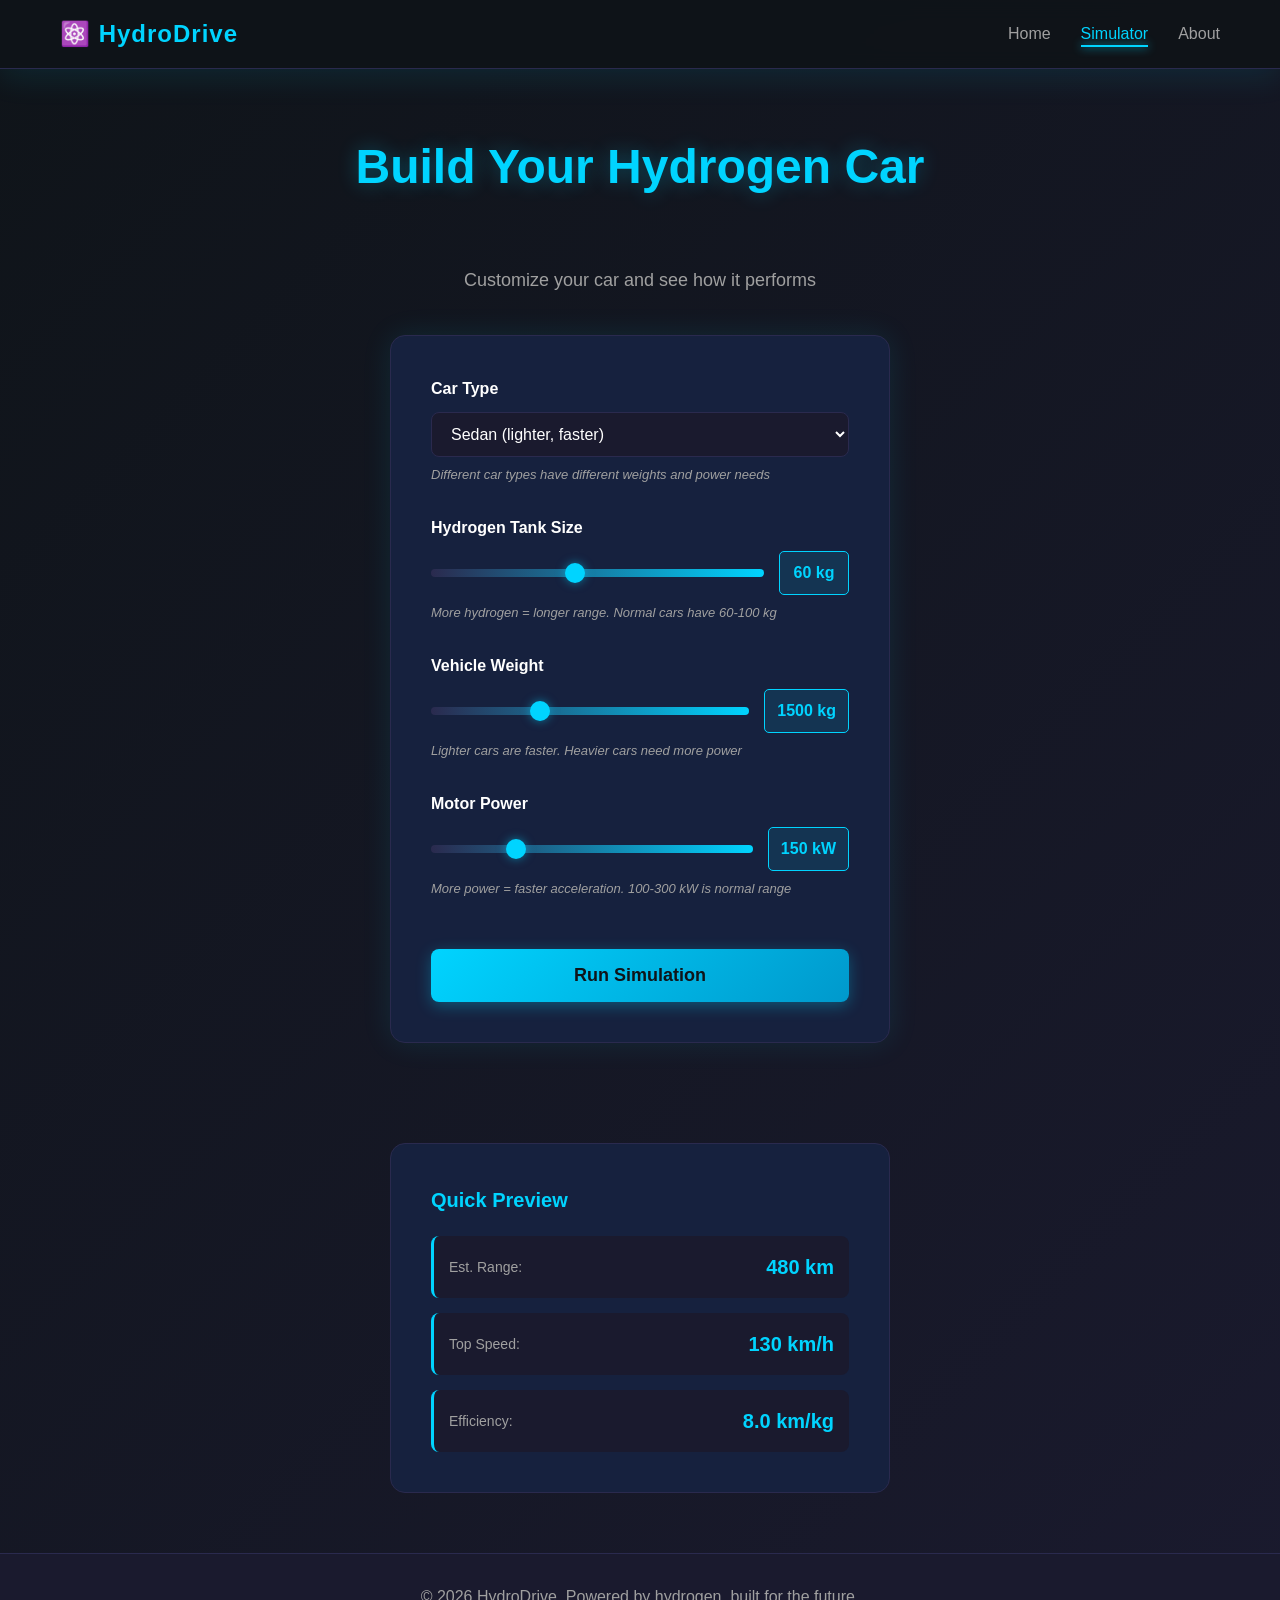
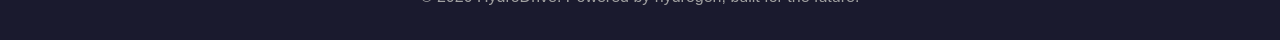
==== simulator.html @ 18b7f588 "Initial commit: Create HydroDrive hydrogen car simulator with home, builder, and results pages" ====
<!DOCTYPE html>
<html lang="en">
<head>
    <meta charset="UTF-8">
    <meta name="viewport" content="width=device-width, initial-scale=1.0">
    <title>HydroDrive - Hydrogen Car Builder</title>
    <link rel="stylesheet" href="style.css">
</head>
<body>
    <!-- Navigation Bar -->
    <nav class="navbar">
        <div class="nav-container">
            <div class="logo">⚛️ HydroDrive</div>
            <ul class="nav-menu">
                <li><a href="index.html" class="nav-link">Home</a></li>
                <li><a href="#" class="nav-link active">Simulator</a></li>
                <li><a href="index.html#about" class="nav-link">About</a></li>
            </ul>
            <div class="hamburger">
                <span></span>
                <span></span>
                <span></span>
            </div>
        </div>
    </nav>

    <!-- SIMULATOR PAGE -->
    <div id="simulator-page" class="page simulator-page active">
        <div class="page-container">
            <!-- Builder Panel -->
            <section class="builder-section">
                <h2 class="section-title">Build Your Hydrogen Car</h2>
                <p class="section-description">Customize your car and see how it performs</p>

                <div class="builder-panel">
                    <!-- Car Type Selection -->
                    <div class="control-group">
                        <label for="carType">Car Type</label>
                        <select id="carType" class="input-select">
                            <option value="sedan">Sedan (lighter, faster)</option>
                            <option value="suv">SUV (heavier, more power)</option>
                            <option value="sports">Sports Car (lightest, most speed)</option>
                        </select>
                        <p class="input-info">Different car types have different weights and power needs</p>
                    </div>

                    <!-- Hydrogen Tank Size -->
                    <div class="control-group">
                        <label for="tankSize">Hydrogen Tank Size</label>
                        <div class="slider-container">
                            <input type="range" id="tankSize" min="30" max="100" value="60" class="input-slider">
                            <span class="slider-value" id="tankValue">60 kg</span>
                        </div>
                        <p class="input-info">More hydrogen = longer range. Normal cars have 60-100 kg</p>
                    </div>

                    <!-- Vehicle Weight -->
                    <div class="control-group">
                        <label for="weight">Vehicle Weight</label>
                        <div class="slider-container">
                            <input type="range" id="weight" min="1000" max="2500" step="100" value="1500" class="input-slider">
                            <span class="slider-value" id="weightValue">1500 kg</span>
                        </div>
                        <p class="input-info">Lighter cars are faster. Heavier cars need more power</p>
                    </div>

                    <!-- Motor Power -->
                    <div class="control-group">
                        <label for="motorPower">Motor Power</label>
                        <div class="slider-container">
                            <input type="range" id="motorPower" min="100" max="300" step="10" value="150" class="input-slider">
                            <span class="slider-value" id="motorValue">150 kW</span>
                        </div>
                        <p class="input-info">More power = faster acceleration. 100-300 kW is normal range</p>
                    </div>

                    <!-- Run Simulation Button -->
                    <button class="btn btn-primary btn-large" id="runSimBtn">Run Simulation</button>
                </div>
            </section>

            <!-- Live Stats Preview -->
            <section class="preview-section">
                <h3>Quick Preview</h3>
                <div class="preview-stats">
                    <div class="preview-stat">
                        <span class="preview-label">Est. Range:</span>
                        <span class="preview-value" id="previewRange">480 km</span>
                    </div>
                    <div class="preview-stat">
                        <span class="preview-label">Top Speed:</span>
                        <span class="preview-value" id="previewSpeed">180 km/h</span>
                    </div>
                    <div class="preview-stat">
                        <span class="preview-label">Efficiency:</span>
                        <span class="preview-value" id="previewEfficiency">8 km/kg</span>
                    </div>
                </div>
            </section>
        </div>
    </div>

    <!-- RESULTS DASHBOARD PAGE -->
    <div id="results-page" class="page results-page">
        <div class="page-container">
            <h2 class="section-title">Simulation Results</h2>
            <p class="section-description">Your custom hydrogen car performance</p>

            <div class="results-grid">
                <!-- Speedometer -->
                <div class="result-card">
                    <h3>Top Speed</h3>
                    <div class="speedometer-container">
                        <svg class="speedometer" viewBox="0 0 200 200">
                            <!-- Speed gauge background -->
                            <circle cx="100" cy="100" r="95" fill="none" stroke="#1a1a2e" stroke-width="3"/>
                            <!-- Speed gauge colored part -->
                            <circle cx="100" cy="100" r="95" fill="none" stroke="#00d4ff" stroke-width="8" 
                                    stroke-dasharray="300" stroke-dashoffset="300" 
                                    id="speedGauge" opacity="0.5"/>
                            <!-- Needle -->
                            <line x1="100" y1="100" x2="100" y2="20" stroke="#00d4ff" stroke-width="3" 
                                  id="speedNeedle" stroke-linecap="round"/>
                            <!-- Center circle -->
                            <circle cx="100" cy="100" r="8" fill="#00d4ff"/>
                            <!-- Speed text -->
                            <text x="100" y="155" text-anchor="middle" font-size="24" fill="#00d4ff" font-weight="bold" 
                                  id="speedText">0 km/h</text>
                        </svg>
                    </div>
                </div>

                <!-- Range Display -->
                <div class="result-card">
                    <h3>Estimated Range</h3>
                    <div class="range-container">
                        <div class="range-bar">
                            <div class="range-fill" id="rangeFill"></div>
                        </div>
                        <p class="range-text" id="rangeText">0 km</p>
                        <p class="range-info">How far you can drive on a full tank</p>
                    </div>
                </div>

                <!-- Efficiency Display -->
                <div class="result-card">
                    <h3>Fuel Efficiency</h3>
                    <div class="efficiency-container">
                        <div class="efficiency-value" id="efficiencyText">0 km/kg</div>
                        <p class="efficiency-info">How many km per kg of hydrogen</p>
                        <div class="efficiency-bar">
                            <div class="efficiency-fill" id="efficiencyFill"></div>
                        </div>
                    </div>
                </div>

                <!-- CO2 Savings -->
                <div class="result-card">
                    <h3>CO2 Savings vs Petrol</h3>
                    <div class="savings-container">
                        <div class="savings-value" id="savingsText">0 tons</div>
                        <p class="savings-info">CO2 you save by using hydrogen yearly</p>
                        <div class="savings-bar">
                            <div class="savings-fill" id="savingsFill"></div>
                        </div>
                    </div>
                </div>
            </div>

            <!-- Detailed Stats -->
            <div class="detailed-stats">
                <h3>Detailed Specifications</h3>
                <div class="stats-table">
                    <div class="stat-row">
                        <span class="stat-label">Car Type:</span>
                        <span class="stat-value" id="statCarType">-</span>
                    </div>
                    <div class="stat-row">
                        <span class="stat-label">Tank Size:</span>
                        <span class="stat-value" id="statTankSize">-</span>
                    </div>
                    <div class="stat-row">
                        <span class="stat-label">Vehicle Weight:</span>
                        <span class="stat-value" id="statWeight">-</span>
                    </div>
                    <div class="stat-row">
                        <span class="stat-label">Motor Power:</span>
                        <span class="stat-value" id="statMotorPower">-</span>
                    </div>
                    <div class="stat-row">
                        <span class="stat-label">Acceleration (0-100):</span>
                        <span class="stat-value" id="statAccel">-</span>
                    </div>
                </div>
            </div>

            <!-- Button to go back -->
            <button class="btn btn-secondary" id="backBtn">Back to Builder</button>
        </div>
    </div>

    <!-- Footer -->
    <footer class="footer">
        <p>&copy; 2026 HydroDrive. Powered by hydrogen, built for the future.</p>
    </footer>

    <script src="script.js"></script>
</body>
</html>
---- style.css ----
/* ===== CSS VARIABLES (Colors and Sizing) ===== */
:root {
    --primary: #00d4ff;        /* Neon cyan/blue */
    --secondary: #0099cc;      /* Darker blue */
    --dark: #0f1419;           /* Very dark background */
    --darker: #1a1a2e;         /* Darker background */
    --card: #16213e;           /* Card background */
    --text: #ffffff;           /* White text */
    --text-gray: #a0a0a0;      /* Gray text */
    --border: #2a2a4e;         /* Border color */
}

/* ===== RESET AND GLOBAL STYLES ===== */
* {
    margin: 0;
    padding: 0;
    box-sizing: border-box;
}

html {
    scroll-behavior: smooth;
}

body {
    font-family: 'Segoe UI', Tahoma, Geneva, Verdana, sans-serif;
    background: linear-gradient(135deg, var(--dark) 0%, var(--darker) 100%);
    color: var(--text);
    line-height: 1.6;
    overflow-x: hidden;
}

.page-container {
    max-width: 1200px;
    margin: 0 auto;
    padding: 0 20px;
}

/* ===== NAVIGATION BAR ===== */
.navbar {
    position: sticky;
    top: 0;
    z-index: 1000;
    background: rgba(15, 20, 25, 0.95);
    backdrop-filter: blur(10px);
    border-bottom: 1px solid var(--border);
    padding: 15px 0;
    box-shadow: 0 8px 32px rgba(0, 212, 255, 0.1);
}

.nav-container {
    max-width: 1200px;
    margin: 0 auto;
    padding: 0 20px;
    display: flex;
    justify-content: space-between;
    align-items: center;
}

.logo {
    font-size: 24px;
    font-weight: bold;
    color: var(--primary);
    text-decoration: none;
    letter-spacing: 1px;
    transition: all 0.3s ease;
}

.logo:hover {
    text-shadow: 0 0 10px var(--primary);
    transform: scale(1.05);
}

.nav-menu {
    display: flex;
    list-style: none;
    gap: 30px;
}

.nav-link {
    color: var(--text-gray);
    text-decoration: none;
    font-weight: 500;
    transition: all 0.3s ease;
    position: relative;
}

.nav-link:hover,
.nav-link.active {
    color: var(--primary);
}

.nav-link.active::after {
    content: '';
    position: absolute;
    bottom: -5px;
    left: 0;
    width: 100%;
    height: 2px;
    background: var(--primary);
    box-shadow: 0 0 10px var(--primary);
}

.hamburger {
    display: none;
    flex-direction: column;
    gap: 6px;
    cursor: pointer;
}

.hamburger span {
    width: 25px;
    height: 3px;
    background: var(--primary);
    border-radius: 2px;
    transition: all 0.3s ease;
}

/* ===== HERO SECTION (HOME PAGE) ===== */
.hero {
    display: grid;
    grid-template-columns: 1fr 1fr;
    gap: 40px;
    align-items: center;
    min-height: 100vh;
    padding: 60px 20px;
    max-width: 1200px;
    margin: 0 auto;
}

.hero-content {
    display: flex;
    flex-direction: column;
    gap: 20px;
}

.hero-title {
    font-size: 64px;
    font-weight: bold;
    color: var(--primary);
    text-shadow: 0 0 20px rgba(0, 212, 255, 0.5);
    letter-spacing: 2px;
}

.hero-subtitle {
    font-size: 32px;
    color: var(--text);
    font-weight: 300;
}

.hero-description {
    font-size: 18px;
    color: var(--text-gray);
    max-width: 500px;
}

.hero-image {
    display: flex;
    justify-content: center;
    align-items: center;
    min-height: 400px;
}

.car-svg {
    width: 100%;
    max-width: 400px;
    height: auto;
    filter: drop-shadow(0 0 30px rgba(0, 212, 255, 0.4));
    animation: float 3s ease-in-out infinite;
}

@keyframes float {
    0%, 100% {
        transform: translateY(0px);
    }
    50% {
        transform: translateY(-30px);
    }
}

/* ===== BUTTONS ===== */
.btn {
    padding: 12px 30px;
    border: none;
    border-radius: 8px;
    font-size: 16px;
    font-weight: bold;
    cursor: pointer;
    transition: all 0.3s ease;
    text-decoration: none;
    display: inline-block;
    text-align: center;
}

.btn-primary {
    background: linear-gradient(135deg, var(--primary), var(--secondary));
    color: var(--dark);
    box-shadow: 0 4px 15px rgba(0, 212, 255, 0.3);
}

.btn-primary:hover {
    transform: translateY(-2px);
    box-shadow: 0 8px 25px rgba(0, 212, 255, 0.5);
    text-shadow: none;
}

.btn-primary:active {
    transform: translateY(0);
}

.btn-secondary {
    background: var(--card);
    color: var(--text);
    border: 1px solid var(--border);
}

.btn-secondary:hover {
    border-color: var(--primary);
    color: var(--primary);
    box-shadow: 0 0 10px rgba(0, 212, 255, 0.3);
}

.btn-large {
    width: 100%;
    padding: 16px 30px;
    font-size: 18px;
    margin-top: 20px;
}

/* ===== FEATURES SECTION ===== */
.features {
    padding: 80px 20px;
    background: rgba(26, 26, 46, 0.5);
}

.section-title {
    text-align: center;
    font-size: 48px;
    margin-bottom: 60px;
    color: var(--primary);
    text-shadow: 0 0 20px rgba(0, 212, 255, 0.3);
}

.section-description {
    text-align: center;
    color: var(--text-gray);
    margin-bottom: 40px;
    font-size: 18px;
}

.features-grid {
    max-width: 1200px;
    margin: 0 auto;
    display: grid;
    grid-template-columns: repeat(auto-fit, minmax(300px, 1fr));
    gap: 30px;
}

.feature-card {
    background: var(--card);
    border: 1px solid var(--border);
    border-radius: 15px;
    padding: 40px 30px;
    text-align: center;
    transition: all 0.3s ease;
    cursor: pointer;
}

.feature-card:hover {
    border-color: var(--primary);
    box-shadow: 0 0 30px rgba(0, 212, 255, 0.2);
    transform: translateY(-10px);
    background: rgba(22, 33, 62, 0.8);
}

.feature-icon {
    font-size: 60px;
    margin-bottom: 20px;
    display: inline-block;
}

.feature-card h3 {
    font-size: 24px;
    color: var(--primary);
    margin-bottom: 15px;
}

.feature-card p {
    color: var(--text-gray);
    line-height: 1.8;
}

/* ===== HOW IT WORKS SECTION ===== */
.how-it-works {
    padding: 80px 20px;
    background: var(--dark);
}

.steps-container {
    max-width: 1200px;
    margin: 0 auto;
    display: grid;
    grid-template-columns: repeat(auto-fit, minmax(250px, 1fr));
    gap: 30px;
}

.step {
    background: var(--card);
    border: 1px solid var(--border);
    border-radius: 15px;
    padding: 40px 30px;
    text-align: center;
    transition: all 0.3s ease;
    position: relative;
}

.step:hover {
    border-color: var(--primary);
    box-shadow: 0 0 20px rgba(0, 212, 255, 0.2);
}

.step-number {
    width: 50px;
    height: 50px;
    background: linear-gradient(135deg, var(--primary), var(--secondary));
    border-radius: 50%;
    display: flex;
    align-items: center;
    justify-content: center;
    font-size: 24px;
    font-weight: bold;
    color: var(--dark);
    margin: 0 auto 20px;
}

.step h3 {
    color: var(--primary);
    margin-bottom: 15px;
    font-size: 20px;
}

.step p {
    color: var(--text-gray);
    line-height: 1.8;
}

/* ===== BUILDER SECTION (SIMULATOR PAGE) ===== */
.builder-section {
    padding: 60px 20px;
}

.builder-panel {
    background: var(--card);
    border: 1px solid var(--border);
    border-radius: 15px;
    padding: 40px;
    max-width: 500px;
    margin: 0 auto;
    box-shadow: 0 0 30px rgba(0, 212, 255, 0.1);
}

.control-group {
    margin-bottom: 30px;
}

.control-group label {
    display: block;
    color: var(--text);
    font-weight: 600;
    margin-bottom: 10px;
    font-size: 16px;
}

.input-select {
    width: 100%;
    padding: 12px 15px;
    background: var(--darker);
    border: 1px solid var(--border);
    border-radius: 8px;
    color: var(--text);
    font-size: 16px;
    cursor: pointer;
    transition: all 0.3s ease;
}

.input-select:focus {
    outline: none;
    border-color: var(--primary);
    box-shadow: 0 0 10px rgba(0, 212, 255, 0.2);
}

.input-select option {
    background: var(--darker);
    color: var(--text);
}

.slider-container {
    display: flex;
    align-items: center;
    gap: 15px;
}

.input-slider {
    flex: 1;
    height: 8px;
    border-radius: 5px;
    background: linear-gradient(90deg, var(--border), var(--primary));
    outline: none;
    -webkit-appearance: none;
    cursor: pointer;
    transition: all 0.3s ease;
}

.input-slider::-webkit-slider-thumb {
    -webkit-appearance: none;
    width: 20px;
    height: 20px;
    border-radius: 50%;
    background: var(--primary);
    cursor: pointer;
    box-shadow: 0 0 10px rgba(0, 212, 255, 0.5);
    transition: all 0.3s ease;
}

.input-slider::-webkit-slider-thumb:hover {
    box-shadow: 0 0 20px rgba(0, 212, 255, 0.8);
    transform: scale(1.2);
}

.input-slider::-moz-range-thumb {
    width: 20px;
    height: 20px;
    border-radius: 50%;
    background: var(--primary);
    cursor: pointer;
    border: none;
    box-shadow: 0 0 10px rgba(0, 212, 255, 0.5);
    transition: all 0.3s ease;
}

.slider-value {
    min-width: 70px;
    background: rgba(0, 212, 255, 0.1);
    border: 1px solid var(--primary);
    border-radius: 5px;
    padding: 8px 12px;
    color: var(--primary);
    font-weight: bold;
    text-align: center;
}

.input-info {
    font-size: 13px;
    color: var(--text-gray);
    margin-top: 8px;
    font-style: italic;
}

/* ===== PREVIEW SECTION ===== */
.preview-section {
    margin-top: 40px;
    padding: 40px;
    background: var(--card);
    border: 1px solid var(--border);
    border-radius: 15px;
    max-width: 500px;
    margin-left: auto;
    margin-right: auto;
}

.preview-section h3 {
    color: var(--primary);
    margin-bottom: 20px;
    font-size: 20px;
}

.preview-stats {
    display: grid;
    gap: 15px;
}

.preview-stat {
    display: flex;
    justify-content: space-between;
    align-items: center;
    background: var(--darker);
    padding: 15px;
    border-radius: 8px;
    border-left: 3px solid var(--primary);
}

.preview-label {
    color: var(--text-gray);
    font-size: 14px;
}

.preview-value {
    color: var(--primary);
    font-size: 20px;
    font-weight: bold;
}

/* ===== RESULTS PAGE ===== */
.results-grid {
    display: grid;
    grid-template-columns: repeat(auto-fit, minmax(300px, 1fr));
    gap: 30px;
    margin: 40px 0;
}

.result-card {
    background: var(--card);
    border: 1px solid var(--border);
    border-radius: 15px;
    padding: 30px;
    text-align: center;
    transition: all 0.3s ease;
}

.result-card:hover {
    border-color: var(--primary);
    box-shadow: 0 0 30px rgba(0, 212, 255, 0.2);
}

.result-card h3 {
    color: var(--primary);
    margin-bottom: 20px;
    font-size: 20px;
}

/* ===== SPEEDOMETER ===== */
.speedometer-container {
    padding: 20px 0;
}

.speedometer {
    width: 100%;
    max-width: 200px;
    height: auto;
    margin: 0 auto;
}

/* ===== RANGE DISPLAY ===== */
.range-container {
    padding: 20px 0;
}

.range-bar {
    width: 100%;
    height: 30px;
    background: var(--darker);
    border-radius: 15px;
    overflow: hidden;
    margin: 20px 0;
    border: 1px solid var(--border);
}

.range-fill {
    height: 100%;
    background: linear-gradient(90deg, var(--primary), var(--secondary));
    width: 0%;
    transition: width 1s ease;
    border-radius: 15px;
}

.range-text {
    color: var(--primary);
    font-size: 28px;
    font-weight: bold;
    margin: 10px 0;
}

.range-info {
    color: var(--text-gray);
    font-size: 14px;
}

/* ===== EFFICIENCY DISPLAY ===== */
.efficiency-container {
    padding: 20px 0;
}

.efficiency-value {
    color: var(--primary);
    font-size: 28px;
    font-weight: bold;
    margin: 10px 0;
}

.efficiency-info {
    color: var(--text-gray);
    font-size: 14px;
    margin-bottom: 15px;
}

.efficiency-bar {
    width: 100%;
    height: 25px;
    background: var(--darker);
    border-radius: 12px;
    overflow: hidden;
    border: 1px solid var(--border);
}

.efficiency-fill {
    height: 100%;
    background: linear-gradient(90deg, #51cf66, #00d4ff);
    width: 0%;
    transition: width 1s ease;
}

/* ===== CO2 SAVINGS DISPLAY ===== */
.savings-container {
    padding: 20px 0;
}

.savings-value {
    color: #51cf66;
    font-size: 28px;
    font-weight: bold;
    margin: 10px 0;
}

.savings-info {
    color: var(--text-gray);
    font-size: 14px;
    margin-bottom: 15px;
}

.savings-bar {
    width: 100%;
    height: 25px;
    background: var(--darker);
    border-radius: 12px;
    overflow: hidden;
    border: 1px solid var(--border);
}

.savings-fill {
    height: 100%;
    background: linear-gradient(90deg, #51cf66, #69db7c);
    width: 0%;
    transition: width 1s ease;
}

/* ===== DETAILED STATS ===== */
.detailed-stats {
    background: var(--card);
    border: 1px solid var(--border);
    border-radius: 15px;
    padding: 30px;
    margin: 40px 0;
}

.detailed-stats h3 {
    color: var(--primary);
    margin-bottom: 20px;
    font-size: 20px;
}

.stats-table {
    display: grid;
    gap: 15px;
}

.stat-row {
    display: flex;
    justify-content: space-between;
    align-items: center;
    padding: 12px 0;
    border-bottom: 1px solid var(--border);
}

.stat-row:last-child {
    border-bottom: none;
}

.stat-label {
    color: var(--text-gray);
    font-weight: 500;
}

.stat-value {
    color: var(--primary);
    font-weight: bold;
}

/* ===== FOOTER ===== */
.footer {
    background: var(--darker);
    border-top: 1px solid var(--border);
    padding: 30px 20px;
    text-align: center;
    color: var(--text-gray);
    margin-top: 60px;
}

/* ===== PAGE VISIBILITY ===== */
.page {
    display: none;
}

.page.active {
    display: block;
}

/* ===== RESPONSIVE DESIGN ===== */
@media (max-width: 768px) {
    .hamburger {
        display: flex;
    }

    .nav-menu {
        display: none;
    }

    .hero {
        grid-template-columns: 1fr;
        min-height: auto;
        padding: 40px 20px;
    }

    .hero-title {
        font-size: 40px;
    }

    .hero-subtitle {
        font-size: 24px;
    }

    .hero-image {
        min-height: 300px;
    }

    .section-title {
        font-size: 36px;
    }

    .features-grid,
    .steps-container,
    .results-grid {
        grid-template-columns: 1fr;
    }

    .builder-panel {
        max-width: 100%;
    }

    .preview-section {
        max-width: 100%;
    }

    .nav-menu.active {
        display: flex;
        flex-direction: column;
        position: absolute;
        top: 60px;
        left: 0;
        right: 0;
        background: var(--darker);
        padding: 20px;
        gap: 15px;
    }
}

@media (max-width: 480px) {
    .hero-title {
        font-size: 32px;
    }

    .hero-subtitle {
        font-size: 18px;
    }

    .section-title {
        font-size: 28px;
    }

    .builder-panel {
        padding: 20px;
    }

    .result-card {
        padding: 20px;
    }
}
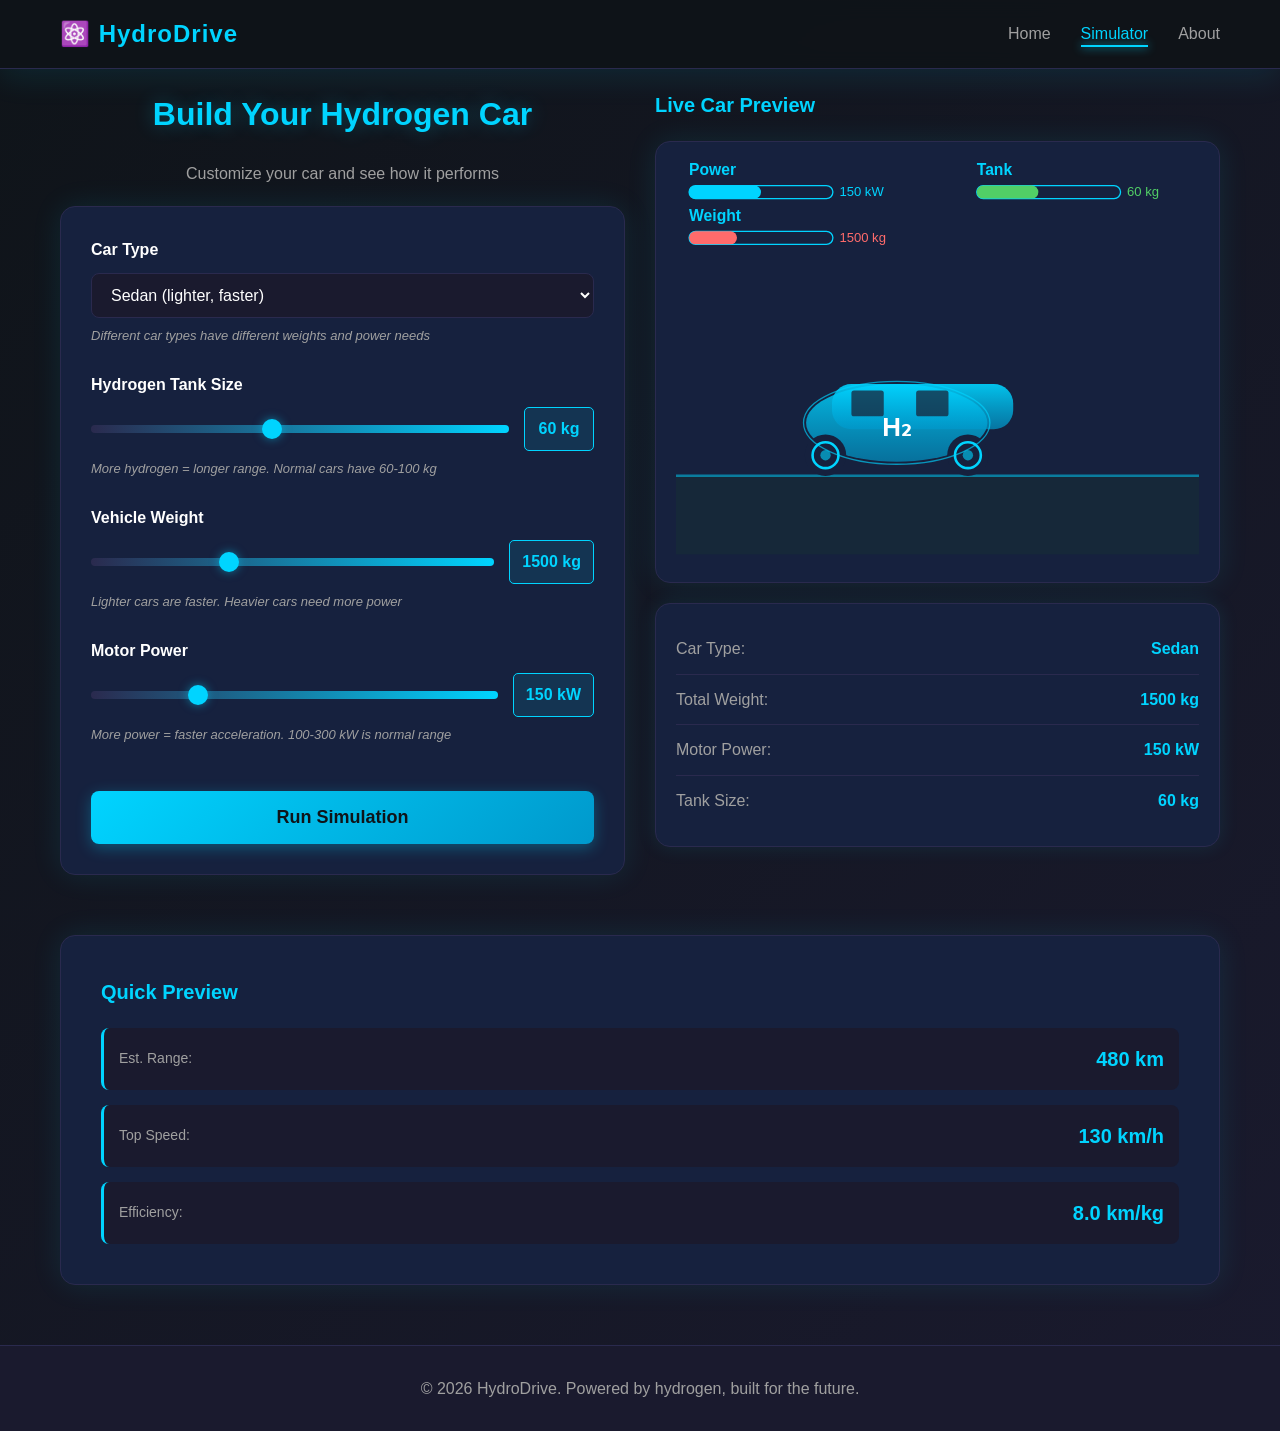
==== commit 52d62b8a: "Add animated car model preview with real-time specification changes" ====
--- a/simulator.html
+++ b/simulator.html
@@ -27,57 +27,152 @@
     <!-- SIMULATOR PAGE -->
     <div id="simulator-page" class="page simulator-page active">
         <div class="page-container">
-            <!-- Builder Panel -->
-            <section class="builder-section">
-                <h2 class="section-title">Build Your Hydrogen Car</h2>
-                <p class="section-description">Customize your car and see how it performs</p>
-
-                <div class="builder-panel">
-                    <!-- Car Type Selection -->
-                    <div class="control-group">
-                        <label for="carType">Car Type</label>
-                        <select id="carType" class="input-select">
-                            <option value="sedan">Sedan (lighter, faster)</option>
-                            <option value="suv">SUV (heavier, more power)</option>
-                            <option value="sports">Sports Car (lightest, most speed)</option>
-                        </select>
-                        <p class="input-info">Different car types have different weights and power needs</p>
-                    </div>
-
-                    <!-- Hydrogen Tank Size -->
-                    <div class="control-group">
-                        <label for="tankSize">Hydrogen Tank Size</label>
-                        <div class="slider-container">
-                            <input type="range" id="tankSize" min="30" max="100" value="60" class="input-slider">
-                            <span class="slider-value" id="tankValue">60 kg</span>
-                        </div>
-                        <p class="input-info">More hydrogen = longer range. Normal cars have 60-100 kg</p>
-                    </div>
-
-                    <!-- Vehicle Weight -->
-                    <div class="control-group">
-                        <label for="weight">Vehicle Weight</label>
-                        <div class="slider-container">
-                            <input type="range" id="weight" min="1000" max="2500" step="100" value="1500" class="input-slider">
-                            <span class="slider-value" id="weightValue">1500 kg</span>
-                        </div>
-                        <p class="input-info">Lighter cars are faster. Heavier cars need more power</p>
-                    </div>
-
-                    <!-- Motor Power -->
-                    <div class="control-group">
-                        <label for="motorPower">Motor Power</label>
-                        <div class="slider-container">
-                            <input type="range" id="motorPower" min="100" max="300" step="10" value="150" class="input-slider">
-                            <span class="slider-value" id="motorValue">150 kW</span>
-                        </div>
-                        <p class="input-info">More power = faster acceleration. 100-300 kW is normal range</p>
-                    </div>
-
-                    <!-- Run Simulation Button -->
-                    <button class="btn btn-primary btn-large" id="runSimBtn">Run Simulation</button>
-                </div>
-            </section>
+            <!-- Builder and Car Preview Layout -->
+            <div class="builder-and-preview">
+                <!-- Builder Panel (Left) -->
+                <section class="builder-section">
+                    <h2 class="section-title">Build Your Hydrogen Car</h2>
+                    <p class="section-description">Customize your car and see how it performs</p>
+
+                    <div class="builder-panel">
+                        <!-- Car Type Selection -->
+                        <div class="control-group">
+                            <label for="carType">Car Type</label>
+                            <select id="carType" class="input-select">
+                                <option value="sedan">Sedan (lighter, faster)</option>
+                                <option value="suv">SUV (heavier, more power)</option>
+                                <option value="sports">Sports Car (lightest, most speed)</option>
+                            </select>
+                            <p class="input-info">Different car types have different weights and power needs</p>
+                        </div>
+
+                        <!-- Hydrogen Tank Size -->
+                        <div class="control-group">
+                            <label for="tankSize">Hydrogen Tank Size</label>
+                            <div class="slider-container">
+                                <input type="range" id="tankSize" min="30" max="100" value="60" class="input-slider">
+                                <span class="slider-value" id="tankValue">60 kg</span>
+                            </div>
+                            <p class="input-info">More hydrogen = longer range. Normal cars have 60-100 kg</p>
+                        </div>
+
+                        <!-- Vehicle Weight -->
+                        <div class="control-group">
+                            <label for="weight">Vehicle Weight</label>
+                            <div class="slider-container">
+                                <input type="range" id="weight" min="1000" max="2500" step="100" value="1500" class="input-slider">
+                                <span class="slider-value" id="weightValue">1500 kg</span>
+                            </div>
+                            <p class="input-info">Lighter cars are faster. Heavier cars need more power</p>
+                        </div>
+
+                        <!-- Motor Power -->
+                        <div class="control-group">
+                            <label for="motorPower">Motor Power</label>
+                            <div class="slider-container">
+                                <input type="range" id="motorPower" min="100" max="300" step="10" value="150" class="input-slider">
+                                <span class="slider-value" id="motorValue">150 kW</span>
+                            </div>
+                            <p class="input-info">More power = faster acceleration. 100-300 kW is normal range</p>
+                        </div>
+
+                        <!-- Run Simulation Button -->
+                        <button class="btn btn-primary btn-large" id="runSimBtn">Run Simulation</button>
+                    </div>
+                </section>
+
+                <!-- Car Model Preview (Right) -->
+                <section class="car-preview-section">
+                    <h3>Live Car Preview</h3>
+                    <div class="car-model-container">
+                        <svg id="carModel" class="car-model" viewBox="0 0 400 300">
+                            <!-- Background -->
+                            <defs>
+                                <linearGradient id="carGradient" x1="0%" y1="0%" x2="0%" y2="100%">
+                                    <stop offset="0%" style="stop-color:#00d4ff;stop-opacity:0.9" />
+                                    <stop offset="100%" style="stop-color:#0099cc;stop-opacity:0.7" />
+                                </linearGradient>
+                            </defs>
+
+                            <!-- Ground/Track -->
+                            <rect x="0" y="240" width="400" height="60" fill="#1a3a2e" opacity="0.3"/>
+                            <line x1="0" y1="240" x2="400" y2="240" stroke="#00d4ff" stroke-width="2" opacity="0.5"/>
+                            
+                            <!-- Car Group -->
+                            <g id="carGroup" transform="translate(50, 150)">
+                                <!-- Car Body -->
+                                <ellipse id="carBody" cx="120" cy="50" rx="70" ry="30" fill="url(#carGradient)" opacity="0.95"/>
+                                
+                                <!-- Car Top/Cabin -->
+                                <rect id="carTop" x="70" y="20" width="100" height="35" rx="15" fill="url(#carGradient)"/>
+                                
+                                <!-- Windows -->
+                                <rect id="window1" x="85" y="25" width="25" height="20" fill="#1a1a2e" opacity="0.7" rx="2"/>
+                                <rect id="window2" x="135" y="25" width="25" height="20" fill="#1a1a2e" opacity="0.7" rx="2"/>
+                                
+                                <!-- Wheels -->
+                                <g id="wheel1">
+                                    <circle cx="65" cy="75" r="16" fill="#16213e"/>
+                                    <circle cx="65" cy="75" r="10" fill="none" stroke="#00d4ff" stroke-width="2"/>
+                                    <circle cx="65" cy="75" r="4" fill="#00d4ff" opacity="0.6"/>
+                                </g>
+                                <g id="wheel2">
+                                    <circle cx="175" cy="75" r="16" fill="#16213e"/>
+                                    <circle cx="175" cy="75" r="10" fill="none" stroke="#00d4ff" stroke-width="2"/>
+                                    <circle cx="175" cy="75" r="4" fill="#00d4ff" opacity="0.6"/>
+                                </g>
+                                
+                                <!-- Hydrogen Symbol -->
+                                <text id="hydrogenSymbol" x="120" y="60" text-anchor="middle" font-size="20" fill="#fff" font-weight="bold">H₂</text>
+                                
+                                <!-- Glow effect -->
+                                <ellipse id="carGlow" cx="120" cy="50" rx="72" ry="32" fill="none" stroke="#00d4ff" stroke-width="1" opacity="0.5"/>
+                            </g>
+                            
+                            <!-- Performance Indicators -->
+                            <g id="perfBars" transform="translate(10, 10)">
+                                <!-- Power Bar -->
+                                <text x="0" y="0" font-size="12" fill="#00d4ff" font-weight="bold">Power</text>
+                                <rect x="0" y="8" width="110" height="10" fill="none" stroke="#00d4ff" stroke-width="1" rx="5"/>
+                                <rect id="powerBar" x="0" y="8" width="55" height="10" fill="#00d4ff" rx="5"/>
+                                <text id="powerText" x="115" y="16" font-size="10" fill="#00d4ff">150 kW</text>
+                                
+                                <!-- Weight Bar -->
+                                <text x="0" y="35" font-size="12" fill="#00d4ff" font-weight="bold">Weight</text>
+                                <rect x="0" y="43" width="110" height="10" fill="none" stroke="#00d4ff" stroke-width="1" rx="5"/>
+                                <rect id="weightBar" x="0" y="43" width="55" height="10" fill="#ff6b6b" rx="5"/>
+                                <text id="weightText" x="115" y="51" font-size="10" fill="#ff6b6b">1500 kg</text>
+                                
+                                <!-- Tank Bar -->
+                                <text x="220" y="0" font-size="12" fill="#00d4ff" font-weight="bold">Tank</text>
+                                <rect x="220" y="8" width="110" height="10" fill="none" stroke="#00d4ff" stroke-width="1" rx="5"/>
+                                <rect id="tankBar" x="220" y="8" width="55" height="10" fill="#51cf66" rx="5"/>
+                                <text id="tankText" x="335" y="16" font-size="10" fill="#51cf66">60 kg</text>
+                            </g>
+                        </svg>
+                    </div>
+                    
+                    <!-- Car Info Display -->
+                    <div class="car-info-display">
+                        <div class="info-row">
+                            <span class="info-label">Car Type:</span>
+                            <span class="info-value" id="displayCarType">Sedan</span>
+                        </div>
+                        <div class="info-row">
+                            <span class="info-label">Total Weight:</span>
+                            <span class="info-value" id="displayWeight">1500 kg</span>
+                        </div>
+                        <div class="info-row">
+                            <span class="info-label">Motor Power:</span>
+                            <span class="info-value" id="displayPower">150 kW</span>
+                        </div>
+                        <div class="info-row">
+                            <span class="info-label">Tank Size:</span>
+                            <span class="info-value" id="displayTank">60 kg</span>
+                        </div>
+                    </div>
+                </section>
+            </div>
 
             <!-- Live Stats Preview -->
             <section class="preview-section">
--- a/style.css
+++ b/style.css
@@ -343,23 +343,39 @@
     line-height: 1.8;
 }
 
+/* ===== BUILDER AND PREVIEW LAYOUT ===== */
+.builder-and-preview {
+    display: grid;
+    grid-template-columns: 1fr 1fr;
+    gap: 30px;
+    margin-bottom: 40px;
+}
+
 /* ===== BUILDER SECTION (SIMULATOR PAGE) ===== */
 .builder-section {
-    padding: 60px 20px;
+    padding: 20px 0;
+}
+
+.builder-section .section-title {
+    font-size: 32px;
+    margin-bottom: 20px;
+}
+
+.builder-section .section-description {
+    margin-bottom: 20px;
+    font-size: 16px;
 }
 
 .builder-panel {
     background: var(--card);
     border: 1px solid var(--border);
     border-radius: 15px;
-    padding: 40px;
-    max-width: 500px;
-    margin: 0 auto;
+    padding: 30px;
     box-shadow: 0 0 30px rgba(0, 212, 255, 0.1);
 }
 
 .control-group {
-    margin-bottom: 30px;
+    margin-bottom: 25px;
 }
 
 .control-group label {
@@ -455,16 +471,70 @@
     font-style: italic;
 }
 
+/* ===== CAR PREVIEW SECTION ===== */
+.car-preview-section {
+    padding: 20px 0;
+}
+
+.car-preview-section h3 {
+    color: var(--primary);
+    margin-bottom: 20px;
+    font-size: 20px;
+}
+
+.car-model-container {
+    background: var(--card);
+    border: 1px solid var(--border);
+    border-radius: 15px;
+    padding: 20px;
+    margin-bottom: 20px;
+    box-shadow: 0 0 30px rgba(0, 212, 255, 0.1);
+}
+
+.car-model {
+    width: 100%;
+    height: auto;
+    min-height: 250px;
+}
+
+.car-info-display {
+    background: var(--card);
+    border: 1px solid var(--border);
+    border-radius: 15px;
+    padding: 20px;
+    box-shadow: 0 0 20px rgba(0, 212, 255, 0.1);
+}
+
+.info-row {
+    display: flex;
+    justify-content: space-between;
+    align-items: center;
+    padding: 12px 0;
+    border-bottom: 1px solid var(--border);
+}
+
+.info-row:last-child {
+    border-bottom: none;
+}
+
+.info-label {
+    color: var(--text-gray);
+    font-weight: 500;
+}
+
+.info-value {
+    color: var(--primary);
+    font-weight: bold;
+    font-size: 16px;
+}
+
 /* ===== PREVIEW SECTION ===== */
 .preview-section {
-    margin-top: 40px;
     padding: 40px;
     background: var(--card);
     border: 1px solid var(--border);
     border-radius: 15px;
-    max-width: 500px;
-    margin-left: auto;
-    margin-right: auto;
+    box-shadow: 0 0 30px rgba(0, 212, 255, 0.1);
 }
 
 .preview-section h3 {
@@ -704,6 +774,12 @@
 }
 
 /* ===== RESPONSIVE DESIGN ===== */
+@media (max-width: 1024px) {
+    .builder-and-preview {
+        grid-template-columns: 1fr;
+    }
+}
+
 @media (max-width: 768px) {
     .hamburger {
         display: flex;
@@ -742,11 +818,11 @@
     }
 
     .builder-panel {
-        max-width: 100%;
+        padding: 20px;
     }
 
     .preview-section {
-        max-width: 100%;
+        padding: 20px;
     }
 
     .nav-menu.active {
@@ -776,10 +852,14 @@
     }
 
     .builder-panel {
-        padding: 20px;
+        padding: 15px;
     }
 
     .result-card {
-        padding: 20px;
+        padding: 15px;
+    }
+
+    .builder-and-preview {
+        gap: 15px;
     }
 }
